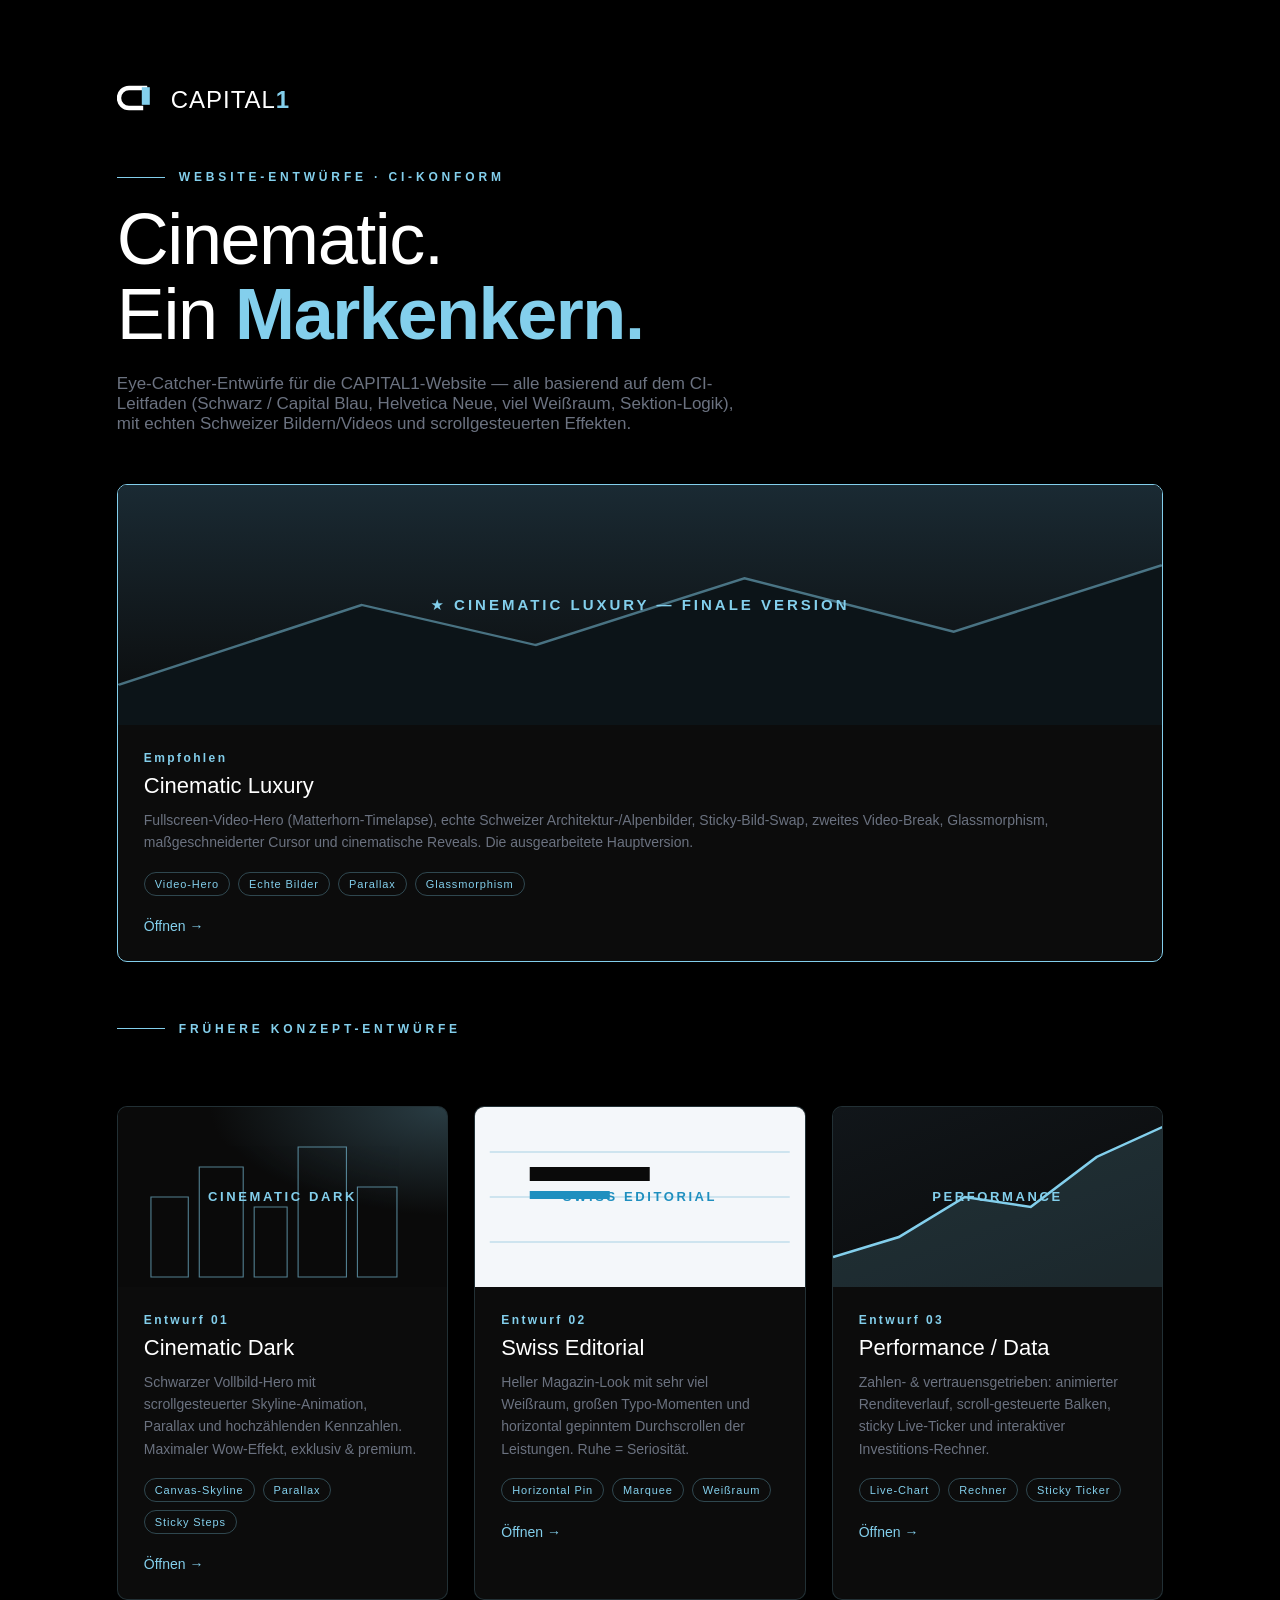
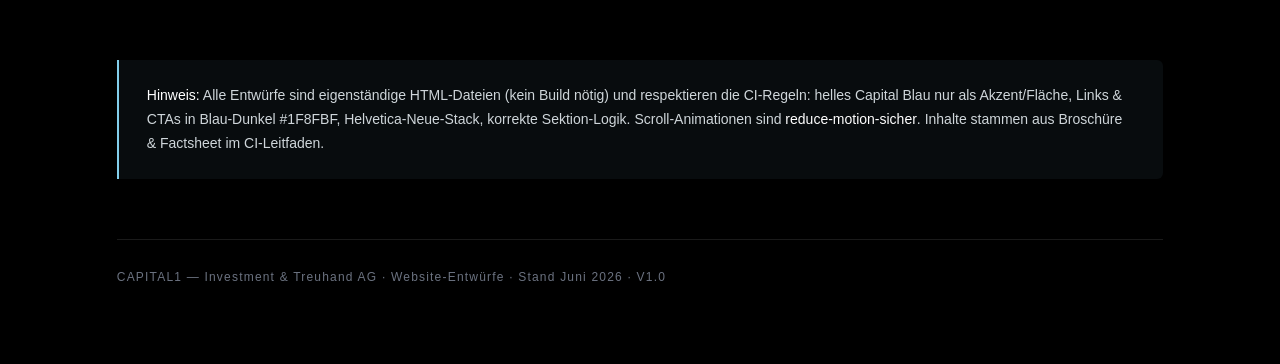
==== index.html @ 963a3b55 "CAPITAL1 Website-Entwürfe: Cinematic Luxury + 3 Konzept-Entwürfe Co-Authored-By: Claude Opus 4.8 (1M" ====
<!DOCTYPE html>
<html lang="de">
<head>
<meta charset="UTF-8">
<meta name="viewport" content="width=device-width, initial-scale=1.0">
<title>CAPITAL1 — Website-Entwürfe · Übersicht</title>
<style>
  :root{--black:#000;--blue:#83CFEC;--blue-dark:#1F8FBF;--grey:#6B7280;--fog:#F5F8FA;--font:"Helvetica Neue",Helvetica,Arial,system-ui,sans-serif}
  *{margin:0;padding:0;box-sizing:border-box}
  body{font-family:var(--font);background:#000;color:#fff;font-weight:300;-webkit-font-smoothing:antialiased;min-height:100vh}
  ::selection{background:var(--blue);color:#000}
  .wrap{max-width:1200px;margin:0 auto;padding:80px 6vw}
  .head{display:flex;align-items:center;gap:14px;margin-bottom:14px}
  .mark{width:40px;height:40px}.mark svg{width:100%;height:100%}
  .head .name{font-size:24px;letter-spacing:.04em}.head .one{color:var(--blue);font-weight:600}
  .eyebrow{font-size:12px;letter-spacing:.32em;text-transform:uppercase;color:var(--blue);font-weight:600;margin:50px 0 18px;display:flex;align-items:center;gap:14px}
  .eyebrow::before{content:"";width:48px;height:1px;background:var(--blue)}
  h1{font-size:clamp(38px,6vw,72px);font-weight:200;line-height:1.04;letter-spacing:-.02em}
  h1 b{font-weight:600;color:var(--blue)}
  .lead{color:var(--grey);max-width:620px;margin-top:22px;font-size:17px}
  .grid{display:grid;grid-template-columns:repeat(3,1fr);gap:26px;margin-top:70px}
  .card{background:#0c0c0c;border:1px solid rgba(131,207,236,.18);border-radius:10px;overflow:hidden;text-decoration:none;color:#fff;transition:.4s cubic-bezier(.16,1,.3,1);display:flex;flex-direction:column}
  .card:hover{transform:translateY(-6px);border-color:var(--blue);box-shadow:0 30px 60px rgba(0,0,0,.5)}
  .thumb{height:180px;position:relative;overflow:hidden;display:flex;align-items:center;justify-content:center}
  .t1{background:radial-gradient(120% 100% at 100% 0%,rgba(131,207,236,.25),#0a0a0a 60%)}
  .t2{background:#f4f7fa}
  .t3{background:linear-gradient(160deg,#11161a,#0a0a0a)}
  .thumb .mini{font-size:13px;letter-spacing:.2em;text-transform:uppercase;font-weight:600}
  .t2 .mini{color:#1F8FBF}
  .thumb svg{position:absolute;inset:0;width:100%;height:100%}
  .card .body{padding:26px}
  .card .num{font-size:12px;color:var(--blue);letter-spacing:.2em;font-weight:600}
  .card h3{font-size:22px;font-weight:300;margin:8px 0 10px}
  .card p{color:var(--grey);font-size:14px;line-height:1.6}
  .card .tags{display:flex;gap:8px;flex-wrap:wrap;margin-top:18px}
  .card .tags span{font-size:11px;letter-spacing:.08em;color:var(--blue);border:1px solid rgba(131,207,236,.3);padding:5px 10px;border-radius:20px}
  .card .open{margin-top:22px;font-size:14px;color:var(--blue);display:inline-flex;align-items:center;gap:8px}
  .note{margin-top:60px;padding:24px 28px;border-left:2px solid var(--blue);background:rgba(131,207,236,.06);color:#cfd6da;font-size:14px;line-height:1.7;border-radius:0 6px 6px 0}
  .note b{color:#fff;font-weight:500}
  footer{color:var(--grey);font-size:12px;letter-spacing:.1em;margin-top:60px;padding-top:30px;border-top:1px solid rgba(255,255,255,.1)}
  @media(max-width:820px){.grid{grid-template-columns:1fr}}
</style>
</head>
<body>
<div class="wrap">
  <div class="head">
    <span class="mark"><svg viewBox="0 0 100 100"><path d="M70 20 H30 a25 25 0 0 0 0 50 H60" stroke="#fff" stroke-width="11" fill="none" stroke-linecap="square"/><rect x="62" y="18" width="20" height="44" fill="#83CFEC"/></svg></span>
    <span class="name">CAPITAL<span class="one">1</span></span>
  </div>

  <div class="eyebrow">Website-Entwürfe · CI-konform</div>
  <h1>Cinematic.<br>Ein <b>Markenkern.</b></h1>
  <p class="lead">Eye-Catcher-Entwürfe für die CAPITAL1-Website — alle basierend auf dem CI-Leitfaden (Schwarz / Capital Blau, Helvetica Neue, viel Weißraum, Sektion-Logik), mit echten Schweizer Bildern/Videos und scrollgesteuerten Effekten.</p>

  <a class="card" href="capital1-cinematic-luxury.html" style="margin-top:50px;border-color:var(--blue)">
    <div class="thumb t3" style="height:240px">
      <svg viewBox="0 0 300 180" preserveAspectRatio="none"><defs><linearGradient id="m" x1="0" y1="0" x2="0" y2="1"><stop offset="0" stop-color="#1a2a33"/><stop offset="1" stop-color="#0a0a0a"/></linearGradient></defs><rect width="300" height="180" fill="url(#m)"/><path d="M0 150 L70 90 L120 120 L180 70 L240 110 L300 60 L300 180 L0 180 Z" fill="#0c1418"/><path d="M0 150 L70 90 L120 120 L180 70 L240 110 L300 60" stroke="#83CFEC" stroke-width="1.5" fill="none" opacity="0.5"/></svg>
      <span class="mini" style="position:relative;color:#83CFEC;font-size:15px">★ Cinematic Luxury — Finale Version</span>
    </div>
    <div class="body">
      <div class="num">Empfohlen</div>
      <h3>Cinematic Luxury</h3>
      <p>Fullscreen-Video-Hero (Matterhorn-Timelapse), echte Schweizer Architektur-/Alpenbilder, Sticky-Bild-Swap, zweites Video-Break, Glassmorphism, maßgeschneiderter Cursor und cinematische Reveals. Die ausgearbeitete Hauptversion.</p>
      <div class="tags"><span>Video-Hero</span><span>Echte Bilder</span><span>Parallax</span><span>Glassmorphism</span></div>
      <span class="open">Öffnen →</span>
    </div>
  </a>

  <div class="eyebrow" style="margin-top:60px">Frühere Konzept-Entwürfe</div>
  <div class="grid">
    <a class="card" href="entwurf-1-cinematic.html">
      <div class="thumb t1">
        <svg viewBox="0 0 300 180" preserveAspectRatio="none"><g stroke="#83CFEC" stroke-width="1" fill="none" opacity="0.6">
          <rect x="30" y="90" width="34" height="80"/><rect x="74" y="60" width="40" height="110"/><rect x="124" y="100" width="30" height="70"/><rect x="164" y="40" width="44" height="130"/><rect x="218" y="80" width="36" height="90"/>
        </g></svg>
        <span class="mini" style="position:relative;color:#83CFEC">Cinematic Dark</span>
      </div>
      <div class="body">
        <div class="num">Entwurf 01</div>
        <h3>Cinematic Dark</h3>
        <p>Schwarzer Vollbild-Hero mit scrollgesteuerter Skyline-Animation, Parallax und hochzählenden Kennzahlen. Maximaler Wow-Effekt, exklusiv & premium.</p>
        <div class="tags"><span>Canvas-Skyline</span><span>Parallax</span><span>Sticky Steps</span></div>
        <span class="open">Öffnen →</span>
      </div>
    </a>

    <a class="card" href="entwurf-2-editorial.html">
      <div class="thumb t2">
        <svg viewBox="0 0 300 180"><g stroke="#1F8FBF" stroke-width="1" opacity="0.35"><line x1="0" y1="45" x2="300" y2="45"/><line x1="0" y1="90" x2="300" y2="90"/><line x1="0" y1="135" x2="300" y2="135"/></g><rect x="40" y="60" width="120" height="14" fill="#0a0a0a"/><rect x="40" y="84" width="80" height="8" fill="#1F8FBF"/></svg>
        <span class="mini">Swiss Editorial</span>
      </div>
      <div class="body">
        <div class="num">Entwurf 02</div>
        <h3>Swiss Editorial</h3>
        <p>Heller Magazin-Look mit sehr viel Weißraum, großen Typo-Momenten und horizontal gepinntem Durchscrollen der Leistungen. Ruhe = Seriosität.</p>
        <div class="tags"><span>Horizontal Pin</span><span>Marquee</span><span>Weißraum</span></div>
        <span class="open">Öffnen →</span>
      </div>
    </a>

    <a class="card" href="entwurf-3-performance.html">
      <div class="thumb t3">
        <svg viewBox="0 0 300 180" preserveAspectRatio="none"><path d="M0 150 L60 130 L120 90 L180 100 L240 50 L300 20" stroke="#83CFEC" stroke-width="2.5" fill="none"/><path d="M0 150 L60 130 L120 90 L180 100 L240 50 L300 20 L300 180 L0 180 Z" fill="#83CFEC" opacity="0.15"/></svg>
        <span class="mini" style="position:relative;color:#83CFEC">Performance</span>
      </div>
      <div class="body">
        <div class="num">Entwurf 03</div>
        <h3>Performance / Data</h3>
        <p>Zahlen- & vertrauensgetrieben: animierter Renditeverlauf, scroll-gesteuerte Balken, sticky Live-Ticker und interaktiver Investitions-Rechner.</p>
        <div class="tags"><span>Live-Chart</span><span>Rechner</span><span>Sticky Ticker</span></div>
        <span class="open">Öffnen →</span>
      </div>
    </a>
  </div>

  <div class="note">
    <b>Hinweis:</b> Alle Entwürfe sind eigenständige HTML-Dateien (kein Build nötig) und respektieren die CI-Regeln: helles Capital Blau nur als Akzent/Fläche, Links & CTAs in Blau-Dunkel #1F8FBF, Helvetica-Neue-Stack, korrekte Sektion-Logik. Scroll-Animationen sind <b>reduce-motion-sicher</b>. Inhalte stammen aus Broschüre & Factsheet im CI-Leitfaden.
  </div>

  <footer>CAPITAL1 — Investment &amp; Treuhand AG · Website-Entwürfe · Stand Juni 2026 · V1.0</footer>
</div>
</body>
</html>
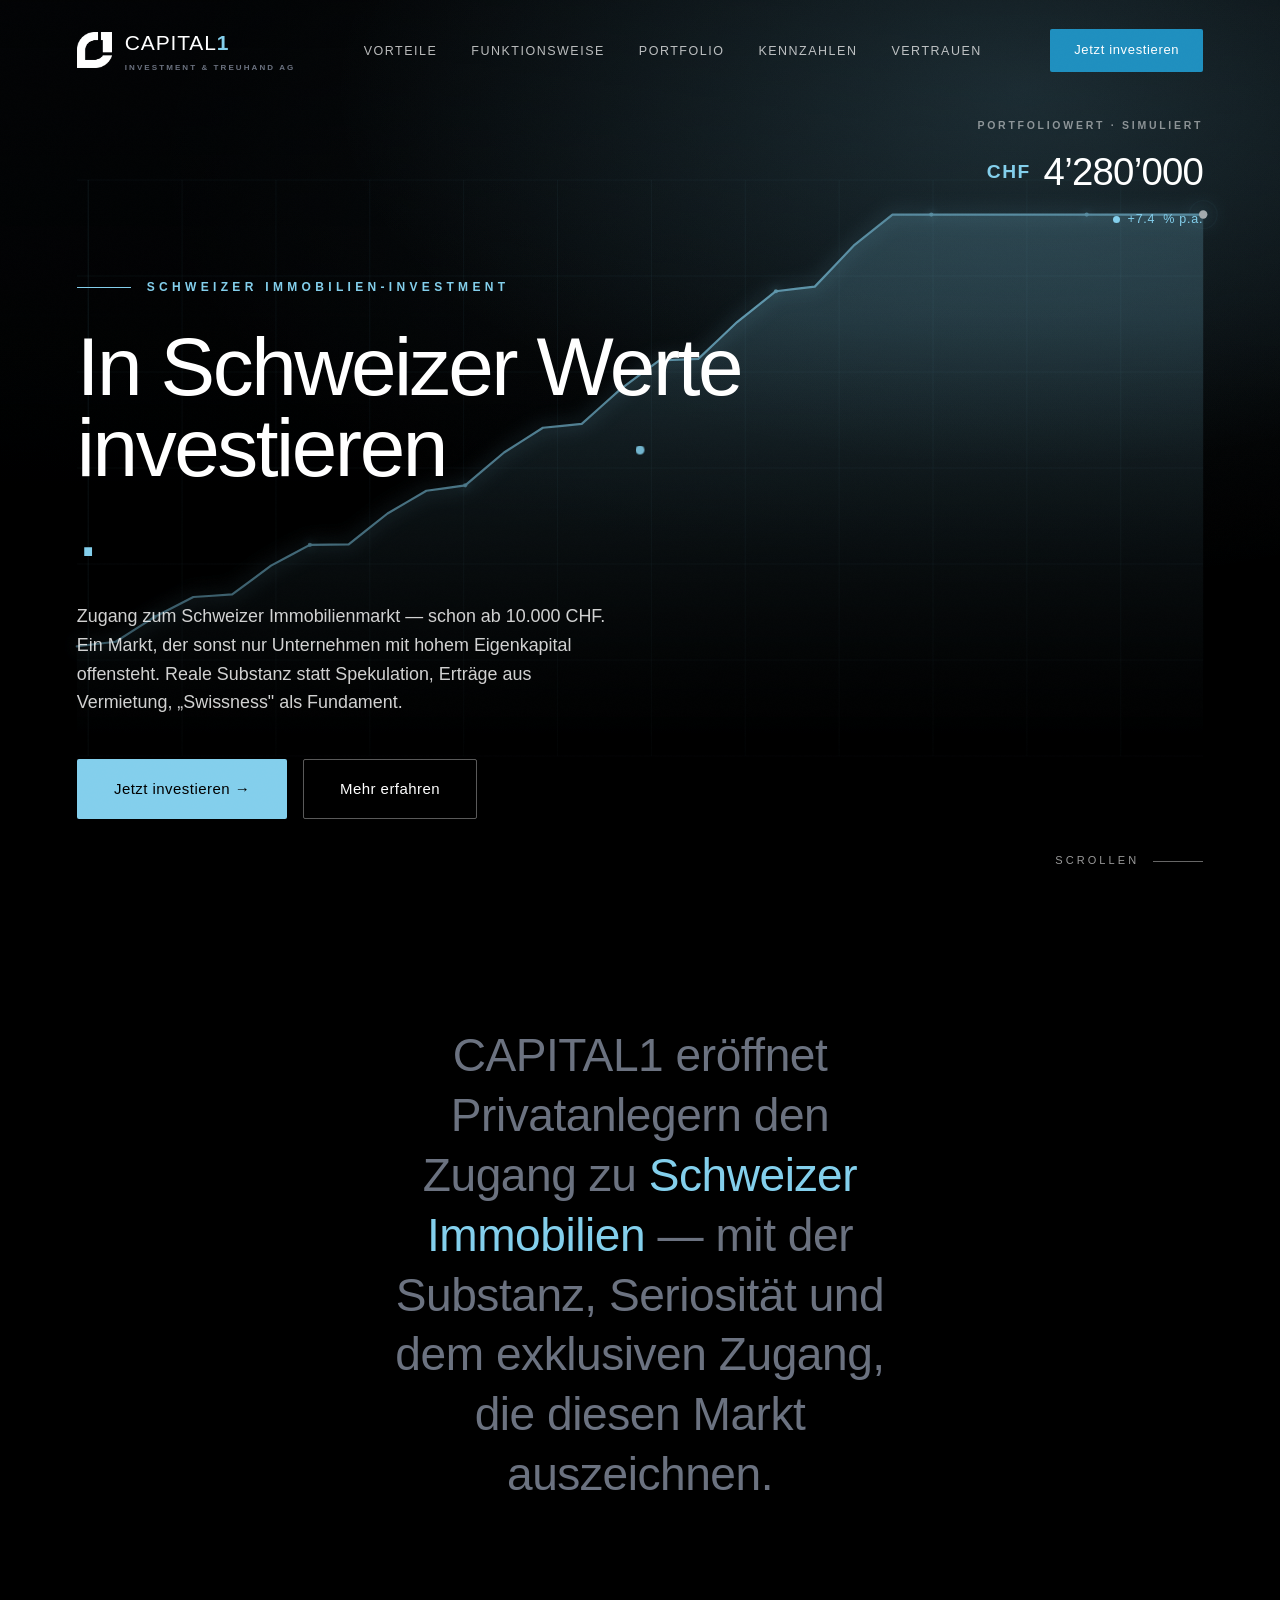
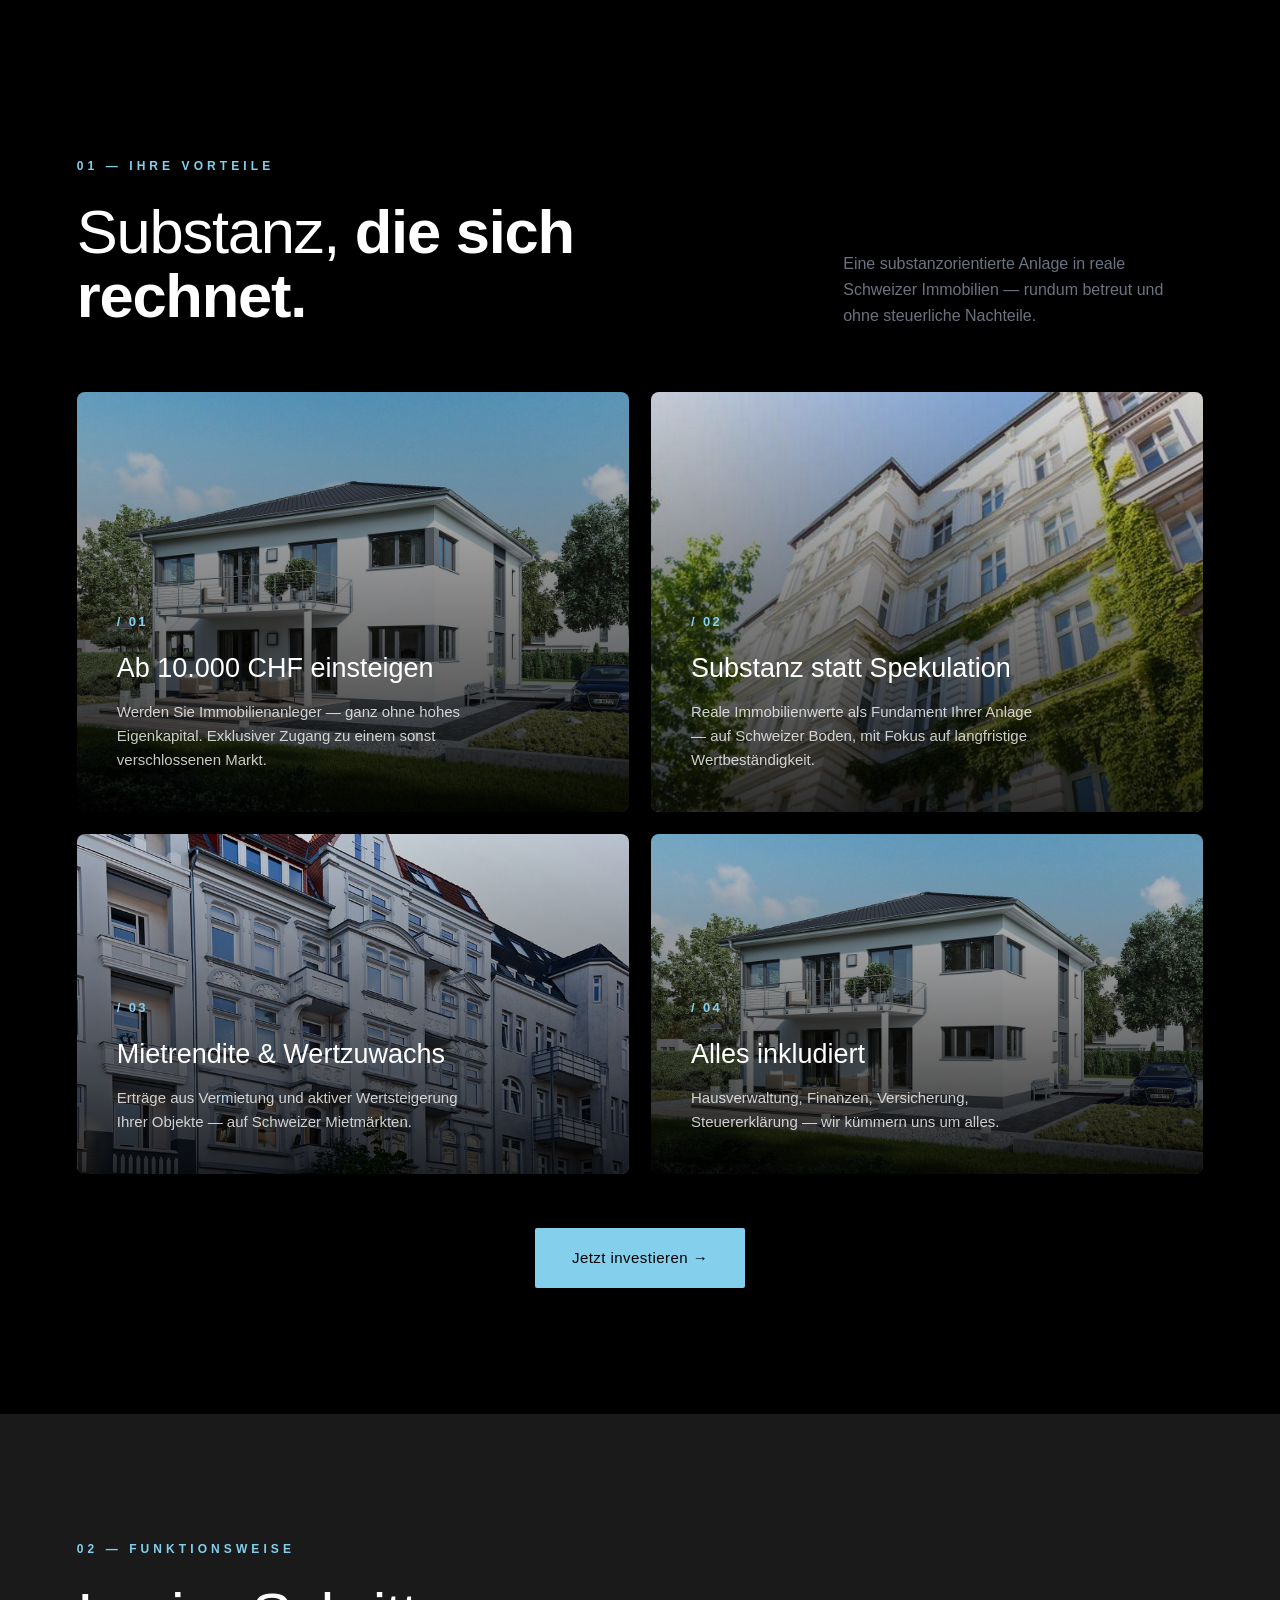
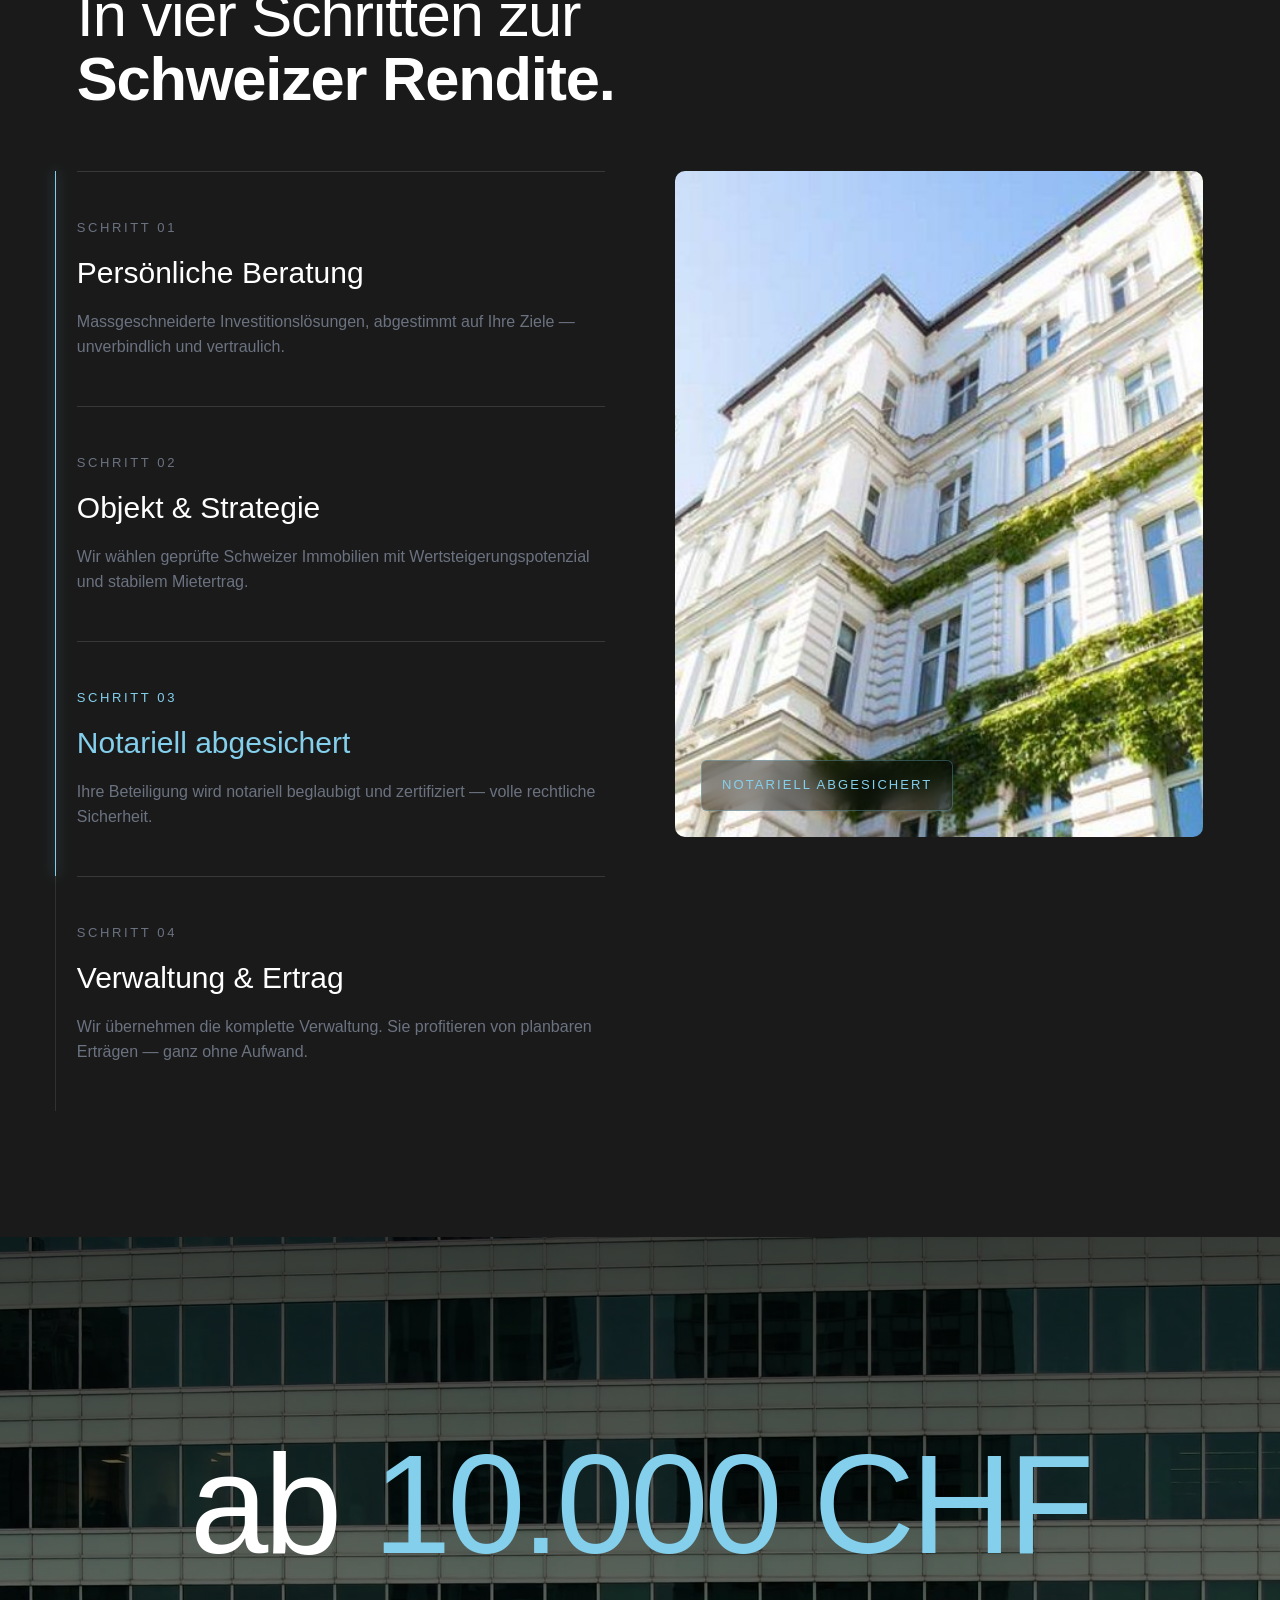
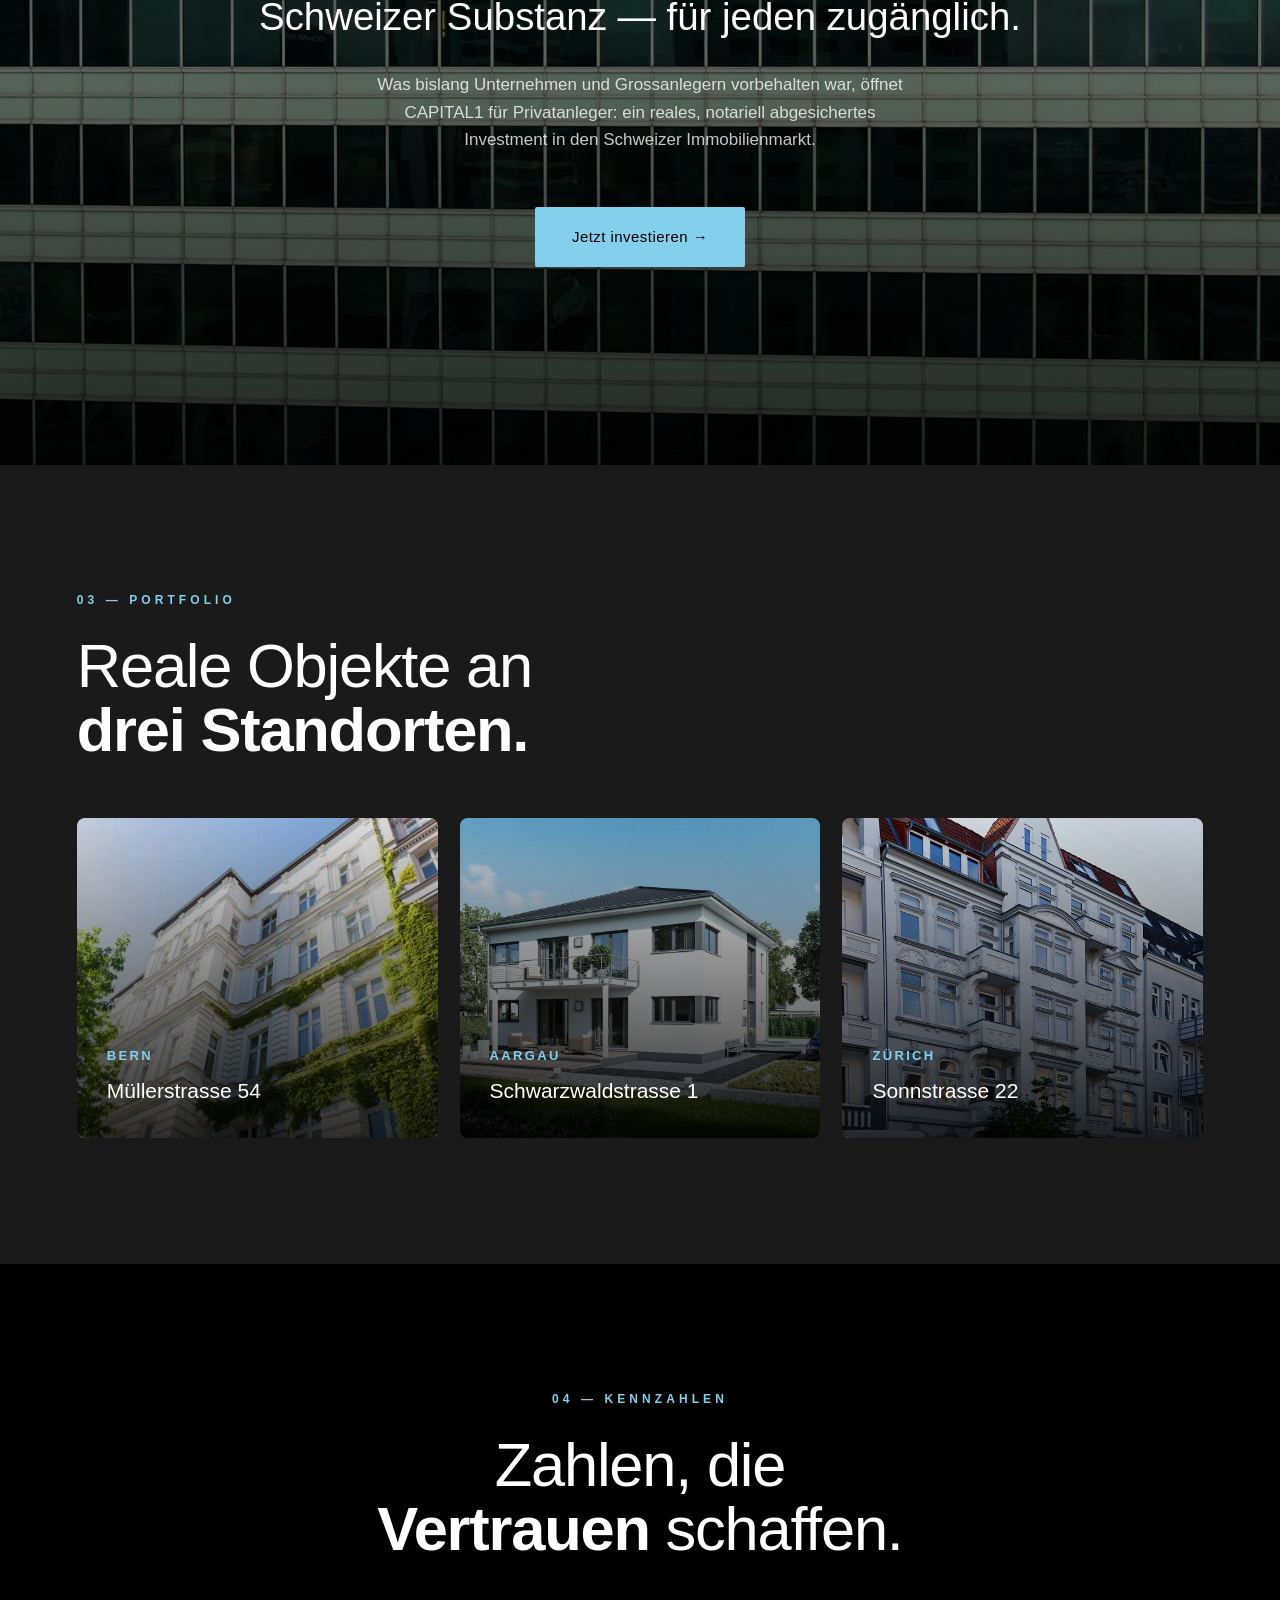
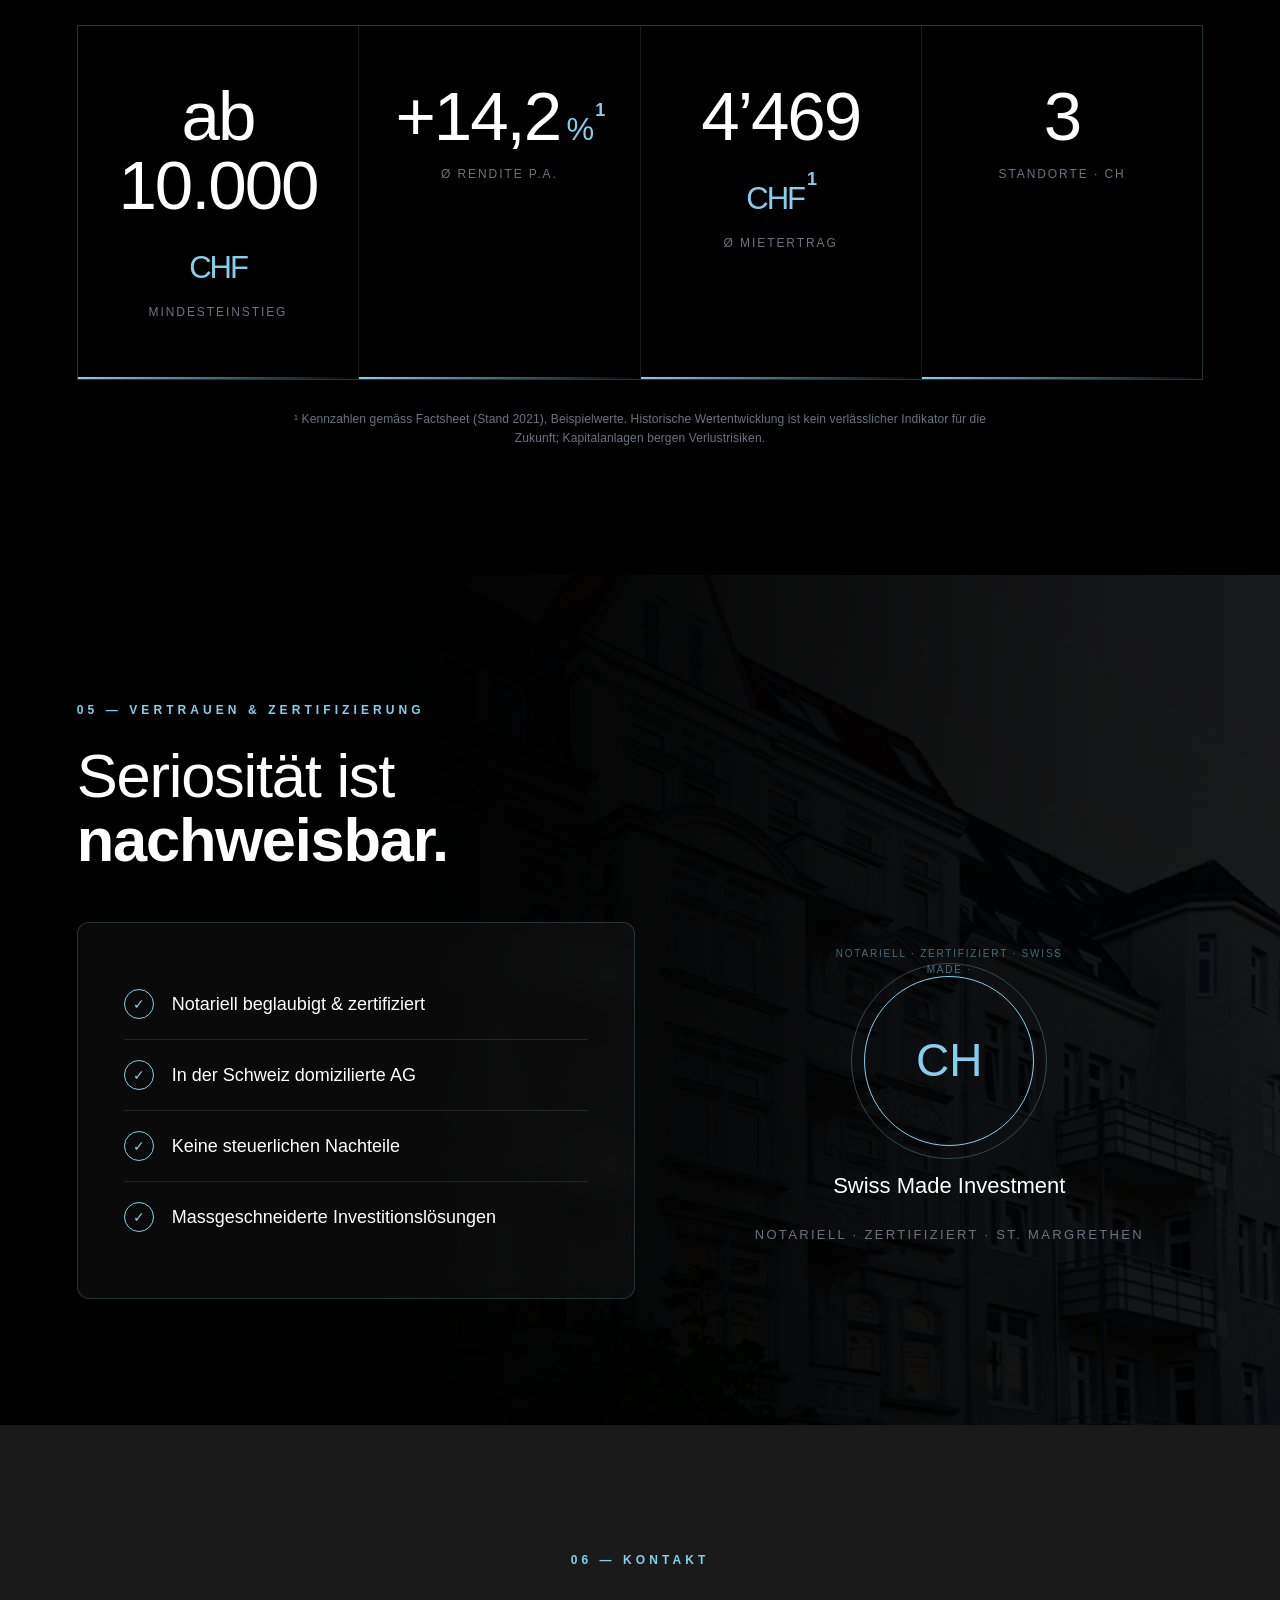
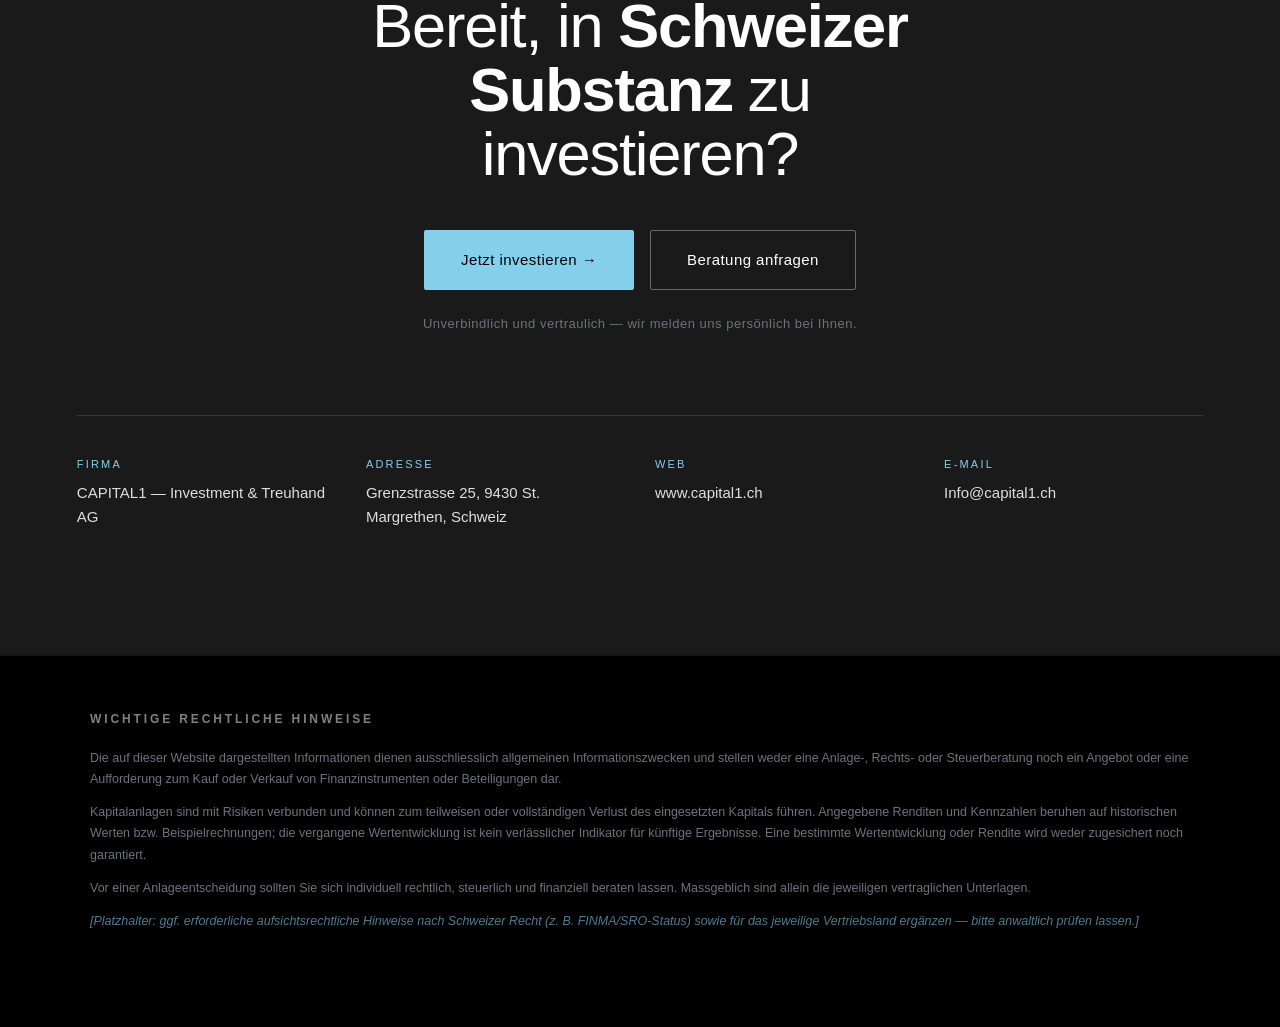
==== commit 21b2180b: "feat: redirect root to main page, preserve drafts overview as entwuerfe.html" ====
--- a/index.html
+++ b/index.html
@@ -3,121 +3,18 @@
 <head>
 <meta charset="UTF-8">
 <meta name="viewport" content="width=device-width, initial-scale=1.0">
-<title>CAPITAL1 — Website-Entwürfe · Übersicht</title>
+<meta http-equiv="refresh" content="0; url=capital1-cinematic-luxury.html">
+<link rel="canonical" href="https://www.capital1.ch/">
+<link rel="icon" href="/favicon.ico" sizes="any">
+<title>CAPITAL1 — Schweizer Immobilien-Investment</title>
 <style>
-  :root{--black:#000;--blue:#83CFEC;--blue-dark:#1F8FBF;--grey:#6B7280;--fog:#F5F8FA;--font:"Helvetica Neue",Helvetica,Arial,system-ui,sans-serif}
-  *{margin:0;padding:0;box-sizing:border-box}
-  body{font-family:var(--font);background:#000;color:#fff;font-weight:300;-webkit-font-smoothing:antialiased;min-height:100vh}
-  ::selection{background:var(--blue);color:#000}
-  .wrap{max-width:1200px;margin:0 auto;padding:80px 6vw}
-  .head{display:flex;align-items:center;gap:14px;margin-bottom:14px}
-  .mark{width:40px;height:40px}.mark svg{width:100%;height:100%}
-  .head .name{font-size:24px;letter-spacing:.04em}.head .one{color:var(--blue);font-weight:600}
-  .eyebrow{font-size:12px;letter-spacing:.32em;text-transform:uppercase;color:var(--blue);font-weight:600;margin:50px 0 18px;display:flex;align-items:center;gap:14px}
-  .eyebrow::before{content:"";width:48px;height:1px;background:var(--blue)}
-  h1{font-size:clamp(38px,6vw,72px);font-weight:200;line-height:1.04;letter-spacing:-.02em}
-  h1 b{font-weight:600;color:var(--blue)}
-  .lead{color:var(--grey);max-width:620px;margin-top:22px;font-size:17px}
-  .grid{display:grid;grid-template-columns:repeat(3,1fr);gap:26px;margin-top:70px}
-  .card{background:#0c0c0c;border:1px solid rgba(131,207,236,.18);border-radius:10px;overflow:hidden;text-decoration:none;color:#fff;transition:.4s cubic-bezier(.16,1,.3,1);display:flex;flex-direction:column}
-  .card:hover{transform:translateY(-6px);border-color:var(--blue);box-shadow:0 30px 60px rgba(0,0,0,.5)}
-  .thumb{height:180px;position:relative;overflow:hidden;display:flex;align-items:center;justify-content:center}
-  .t1{background:radial-gradient(120% 100% at 100% 0%,rgba(131,207,236,.25),#0a0a0a 60%)}
-  .t2{background:#f4f7fa}
-  .t3{background:linear-gradient(160deg,#11161a,#0a0a0a)}
-  .thumb .mini{font-size:13px;letter-spacing:.2em;text-transform:uppercase;font-weight:600}
-  .t2 .mini{color:#1F8FBF}
-  .thumb svg{position:absolute;inset:0;width:100%;height:100%}
-  .card .body{padding:26px}
-  .card .num{font-size:12px;color:var(--blue);letter-spacing:.2em;font-weight:600}
-  .card h3{font-size:22px;font-weight:300;margin:8px 0 10px}
-  .card p{color:var(--grey);font-size:14px;line-height:1.6}
-  .card .tags{display:flex;gap:8px;flex-wrap:wrap;margin-top:18px}
-  .card .tags span{font-size:11px;letter-spacing:.08em;color:var(--blue);border:1px solid rgba(131,207,236,.3);padding:5px 10px;border-radius:20px}
-  .card .open{margin-top:22px;font-size:14px;color:var(--blue);display:inline-flex;align-items:center;gap:8px}
-  .note{margin-top:60px;padding:24px 28px;border-left:2px solid var(--blue);background:rgba(131,207,236,.06);color:#cfd6da;font-size:14px;line-height:1.7;border-radius:0 6px 6px 0}
-  .note b{color:#fff;font-weight:500}
-  footer{color:var(--grey);font-size:12px;letter-spacing:.1em;margin-top:60px;padding-top:30px;border-top:1px solid rgba(255,255,255,.1)}
-  @media(max-width:820px){.grid{grid-template-columns:1fr}}
+  body{margin:0;background:#000;color:#83CFEC;font-family:"Helvetica Neue",Helvetica,Arial,sans-serif;font-weight:300;
+    display:flex;min-height:100vh;align-items:center;justify-content:center;letter-spacing:.04em}
+  a{color:#83CFEC}
 </style>
+<script>location.replace("capital1-cinematic-luxury.html");</script>
 </head>
 <body>
-<div class="wrap">
-  <div class="head">
-    <span class="mark"><svg viewBox="0 0 100 100"><path d="M70 20 H30 a25 25 0 0 0 0 50 H60" stroke="#fff" stroke-width="11" fill="none" stroke-linecap="square"/><rect x="62" y="18" width="20" height="44" fill="#83CFEC"/></svg></span>
-    <span class="name">CAPITAL<span class="one">1</span></span>
-  </div>
-
-  <div class="eyebrow">Website-Entwürfe · CI-konform</div>
-  <h1>Cinematic.<br>Ein <b>Markenkern.</b></h1>
-  <p class="lead">Eye-Catcher-Entwürfe für die CAPITAL1-Website — alle basierend auf dem CI-Leitfaden (Schwarz / Capital Blau, Helvetica Neue, viel Weißraum, Sektion-Logik), mit echten Schweizer Bildern/Videos und scrollgesteuerten Effekten.</p>
-
-  <a class="card" href="capital1-cinematic-luxury.html" style="margin-top:50px;border-color:var(--blue)">
-    <div class="thumb t3" style="height:240px">
-      <svg viewBox="0 0 300 180" preserveAspectRatio="none"><defs><linearGradient id="m" x1="0" y1="0" x2="0" y2="1"><stop offset="0" stop-color="#1a2a33"/><stop offset="1" stop-color="#0a0a0a"/></linearGradient></defs><rect width="300" height="180" fill="url(#m)"/><path d="M0 150 L70 90 L120 120 L180 70 L240 110 L300 60 L300 180 L0 180 Z" fill="#0c1418"/><path d="M0 150 L70 90 L120 120 L180 70 L240 110 L300 60" stroke="#83CFEC" stroke-width="1.5" fill="none" opacity="0.5"/></svg>
-      <span class="mini" style="position:relative;color:#83CFEC;font-size:15px">★ Cinematic Luxury — Finale Version</span>
-    </div>
-    <div class="body">
-      <div class="num">Empfohlen</div>
-      <h3>Cinematic Luxury</h3>
-      <p>Fullscreen-Video-Hero (Matterhorn-Timelapse), echte Schweizer Architektur-/Alpenbilder, Sticky-Bild-Swap, zweites Video-Break, Glassmorphism, maßgeschneiderter Cursor und cinematische Reveals. Die ausgearbeitete Hauptversion.</p>
-      <div class="tags"><span>Video-Hero</span><span>Echte Bilder</span><span>Parallax</span><span>Glassmorphism</span></div>
-      <span class="open">Öffnen →</span>
-    </div>
-  </a>
-
-  <div class="eyebrow" style="margin-top:60px">Frühere Konzept-Entwürfe</div>
-  <div class="grid">
-    <a class="card" href="entwurf-1-cinematic.html">
-      <div class="thumb t1">
-        <svg viewBox="0 0 300 180" preserveAspectRatio="none"><g stroke="#83CFEC" stroke-width="1" fill="none" opacity="0.6">
-          <rect x="30" y="90" width="34" height="80"/><rect x="74" y="60" width="40" height="110"/><rect x="124" y="100" width="30" height="70"/><rect x="164" y="40" width="44" height="130"/><rect x="218" y="80" width="36" height="90"/>
-        </g></svg>
-        <span class="mini" style="position:relative;color:#83CFEC">Cinematic Dark</span>
-      </div>
-      <div class="body">
-        <div class="num">Entwurf 01</div>
-        <h3>Cinematic Dark</h3>
-        <p>Schwarzer Vollbild-Hero mit scrollgesteuerter Skyline-Animation, Parallax und hochzählenden Kennzahlen. Maximaler Wow-Effekt, exklusiv & premium.</p>
-        <div class="tags"><span>Canvas-Skyline</span><span>Parallax</span><span>Sticky Steps</span></div>
-        <span class="open">Öffnen →</span>
-      </div>
-    </a>
-
-    <a class="card" href="entwurf-2-editorial.html">
-      <div class="thumb t2">
-        <svg viewBox="0 0 300 180"><g stroke="#1F8FBF" stroke-width="1" opacity="0.35"><line x1="0" y1="45" x2="300" y2="45"/><line x1="0" y1="90" x2="300" y2="90"/><line x1="0" y1="135" x2="300" y2="135"/></g><rect x="40" y="60" width="120" height="14" fill="#0a0a0a"/><rect x="40" y="84" width="80" height="8" fill="#1F8FBF"/></svg>
-        <span class="mini">Swiss Editorial</span>
-      </div>
-      <div class="body">
-        <div class="num">Entwurf 02</div>
-        <h3>Swiss Editorial</h3>
-        <p>Heller Magazin-Look mit sehr viel Weißraum, großen Typo-Momenten und horizontal gepinntem Durchscrollen der Leistungen. Ruhe = Seriosität.</p>
-        <div class="tags"><span>Horizontal Pin</span><span>Marquee</span><span>Weißraum</span></div>
-        <span class="open">Öffnen →</span>
-      </div>
-    </a>
-
-    <a class="card" href="entwurf-3-performance.html">
-      <div class="thumb t3">
-        <svg viewBox="0 0 300 180" preserveAspectRatio="none"><path d="M0 150 L60 130 L120 90 L180 100 L240 50 L300 20" stroke="#83CFEC" stroke-width="2.5" fill="none"/><path d="M0 150 L60 130 L120 90 L180 100 L240 50 L300 20 L300 180 L0 180 Z" fill="#83CFEC" opacity="0.15"/></svg>
-        <span class="mini" style="position:relative;color:#83CFEC">Performance</span>
-      </div>
-      <div class="body">
-        <div class="num">Entwurf 03</div>
-        <h3>Performance / Data</h3>
-        <p>Zahlen- & vertrauensgetrieben: animierter Renditeverlauf, scroll-gesteuerte Balken, sticky Live-Ticker und interaktiver Investitions-Rechner.</p>
-        <div class="tags"><span>Live-Chart</span><span>Rechner</span><span>Sticky Ticker</span></div>
-        <span class="open">Öffnen →</span>
-      </div>
-    </a>
-  </div>
-
-  <div class="note">
-    <b>Hinweis:</b> Alle Entwürfe sind eigenständige HTML-Dateien (kein Build nötig) und respektieren die CI-Regeln: helles Capital Blau nur als Akzent/Fläche, Links & CTAs in Blau-Dunkel #1F8FBF, Helvetica-Neue-Stack, korrekte Sektion-Logik. Scroll-Animationen sind <b>reduce-motion-sicher</b>. Inhalte stammen aus Broschüre & Factsheet im CI-Leitfaden.
-  </div>
-
-  <footer>CAPITAL1 — Investment &amp; Treuhand AG · Website-Entwürfe · Stand Juni 2026 · V1.0</footer>
-</div>
+  <p>Weiterleitung zu <a href="capital1-cinematic-luxury.html">CAPITAL1</a> …</p>
 </body>
 </html>
